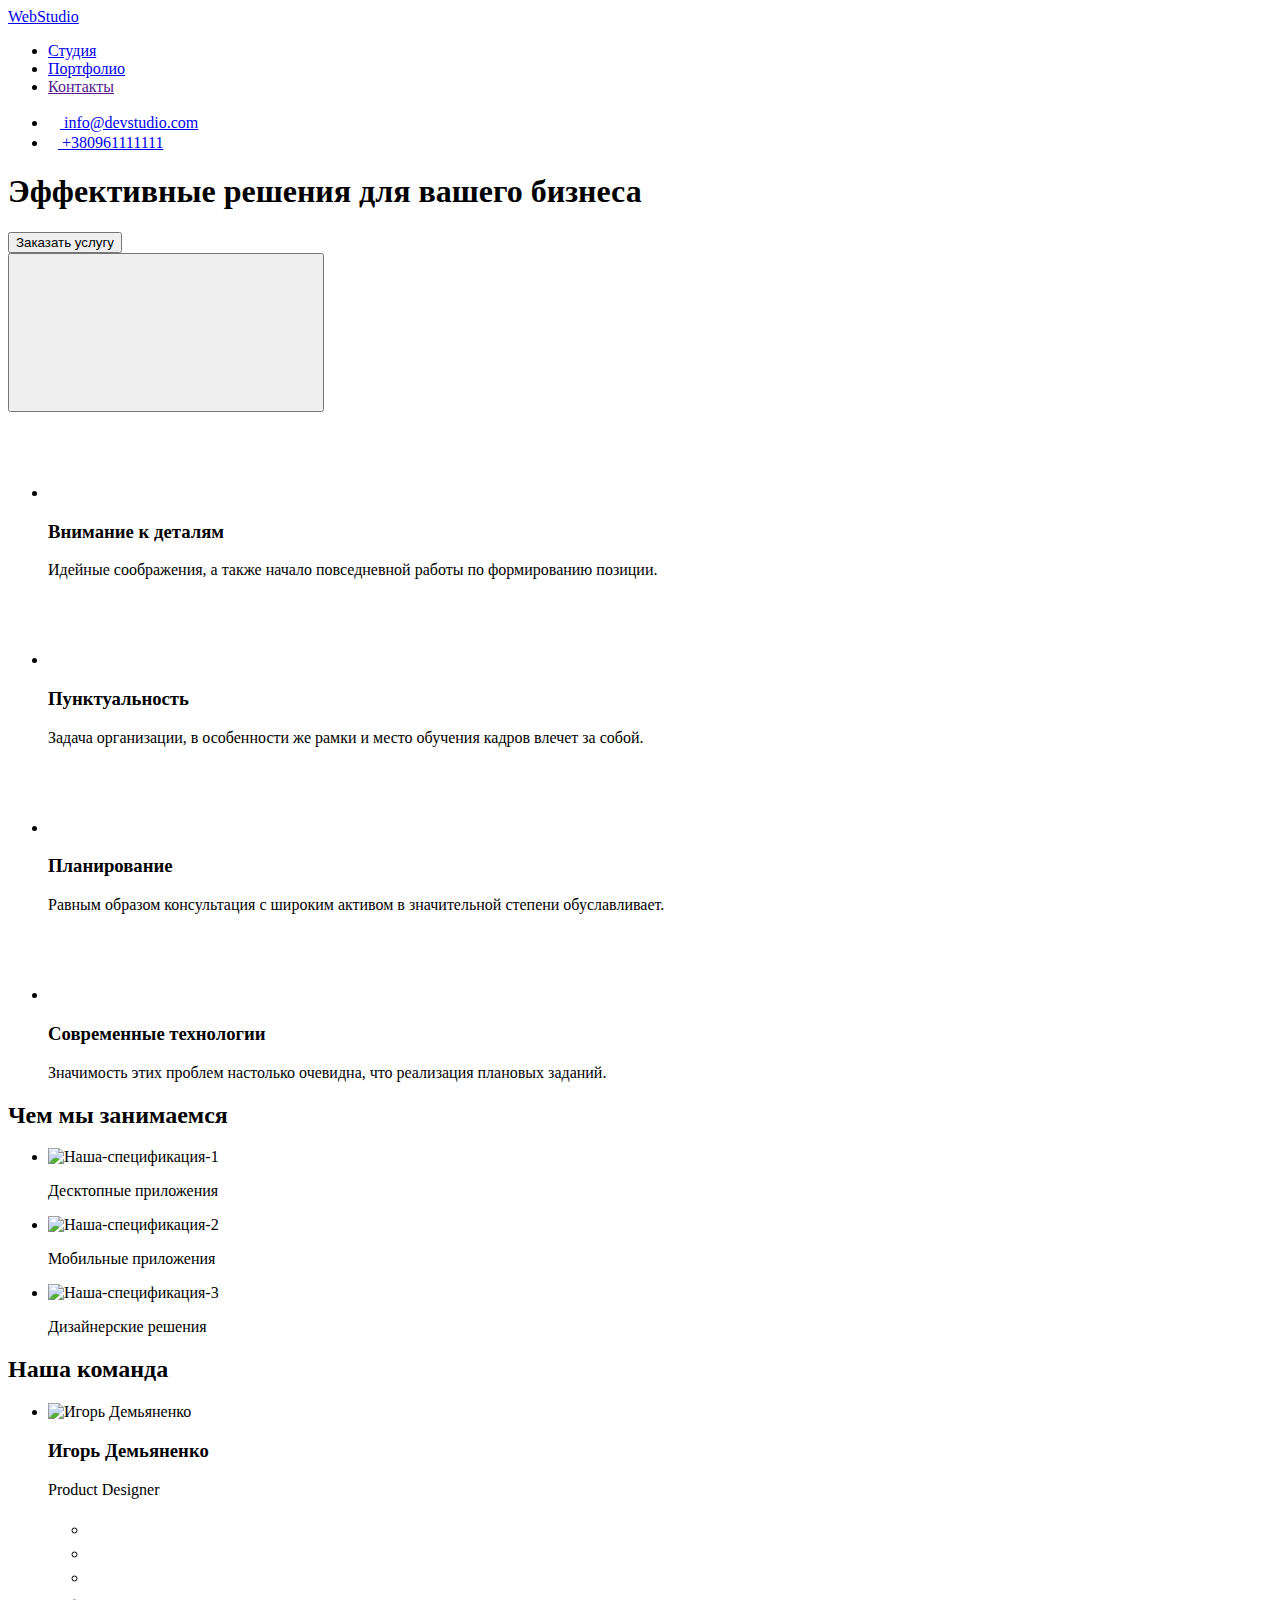
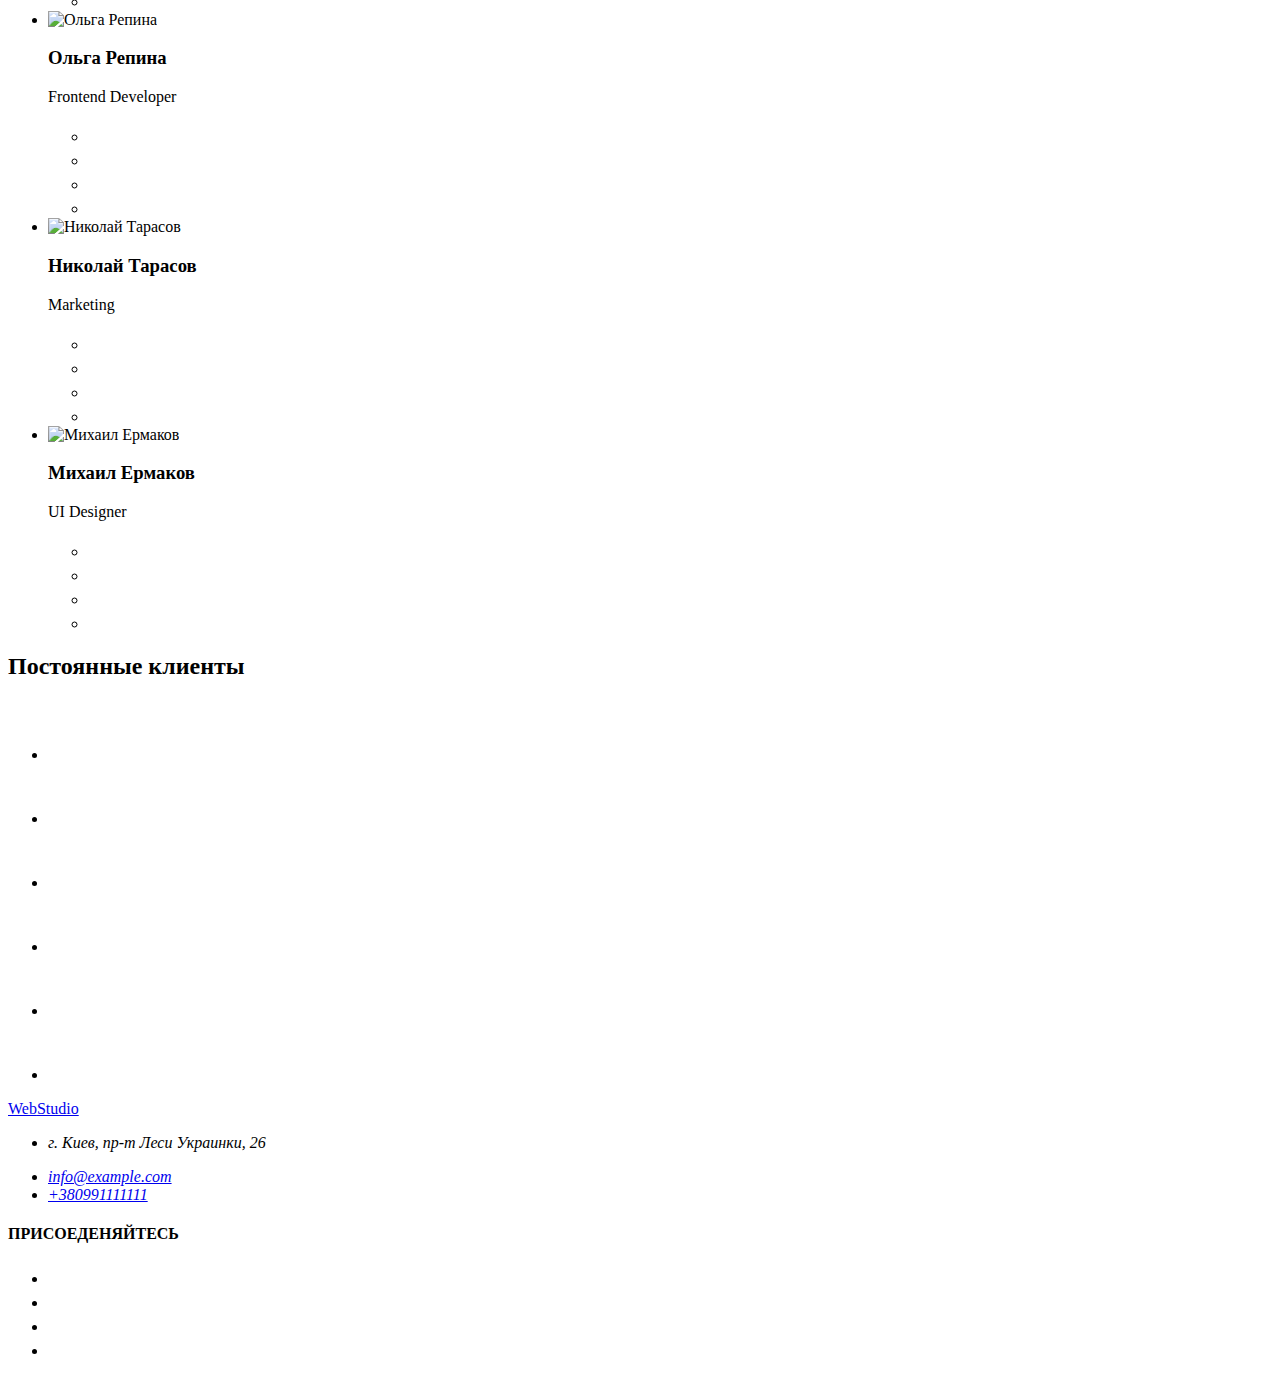
==== index.html @ b48fce2a "Add files via upload" ====
<!DOCTYPE html>
<html lang="ru">
<head>
    <meta charset="UTF-8">
    <meta http-equiv="X-UA-Compatible" content="IE=edge">
    <meta name="viewport" content="width=device-width, initial-scale=1.0">
    <title>Document</title>
    <link rel="preconnect" href="https://fonts.googleapis.com">
    <link rel="preconnect" href="https://fonts.gstatic.com" crossorigin>
    <link href="https://fonts.googleapis.com/css2?family=Raleway:wght@700&family=Roboto:wght@400;500;700;900&display=swap" rel="stylesheet">
    <link rel="stylesheet" href="https://cdnjs.cloudflare.com/ajax/libs/modern-normalize/1.1.0/modern-normalize.min.css" integrity="sha512-wpPYUAdjBVSE4KJnH1VR1HeZfpl1ub8YT/NKx4PuQ5NmX2tKuGu6U/JRp5y+Y8XG2tV+wKQpNHVUX03MfMFn9Q==" crossorigin="anonymous" referrerpolicy="no-referrer" />
    <link rel="stylesheet" href="./css/style.css">
</head>
<body class="body">

    <!--Шапка сайта-->

    <header class="head">
        <div class="header container">
           
            <a class="logo" href="index.html"> <span class="web-style">Web</span><span class="studio-style">Studio</span> </a>
     
            <nav class="nav-box">
                <ul class="nav-links">
                    <li class="nav-items"><a href="index.html" class="nav-link active-page">Студия</a></li>
                    <li class="nav-items"><a href="portfolio.html" class="nav-link">Портфолио</a></li>
                    <li class="nav-items"><a href="" class="nav-link">Контакты</a></li>
                </ul>
                <ul class="link-box">
                    <li class="mail">
                        <a href="mailto:info@devstudio.com" class="link-box_mail">
                            <svg class="card-icon" width="12" height="16">
                                <use href="./img/sprite.svg#icon-envelope"></use>
                            </svg>
                            info@devstudio.com
                        </a>
                    </li>
                    <li>
                        <a href="tel:+380961111111" class="link-box_phone">
                            <svg class="card-icon" width="10" height="16">
                                <use href="./img/sprite.svg#icon-smartphone"></use>
                            </svg>
                            +380961111111
                        </a>
                    </li>
                </ul>
            </nav>
        </div>

    </header>
       
    <main>
        
        <!-- Герой -->

        <section class="hero-box">
            <div class="container">
                <h1 class="slogan-box">Эффективные решения для вашего бизнеса</h1>
                <button type="button" class="button" data-modal-open> Заказать услугу</button>
            </div>
            <div class="backdrop is-hidden" data-modal>
                <div class="modal">
                    <button class="close-button" type="button" data-modal-close>
                        <svg class="close-icon">
                            <use href="./img/closed.svg#icon-Vector-1"></use>
                        </svg>
                    </button>
                </div>
            </div>
        </section>
        
        <!-- Инструменты работы -->
        
        <section class="work-tools">
            <div class="container">
                <ul class="work-tools_box">
                    <li class="work-tools_list">
                        <div class="work-tools-icon" href="#">
                            <svg class="tools-icon" width="70" height="70">
                                <use href="./img/symbol-defs.svg#icon-antenna" width="70" height="70"></use>
                            </svg>
                        </div>
                        <h3 class="work-tools_name">Внимание к деталям</h3>
                        <p class="work-tools_text">Идейные соображения, а также начало повседневной работы по формированию позиции.</p>
                    </li>
                    <li class="work-tools_list">
                        <div class="work-tools-icon" href="#">
                            <svg class="tools-icon" width="70" height="70">
                                <use href="./img/symbol-defs.svg#icon-clock" width="70" height="70"></use>
                            </svg>
                        </div>
                        <h3 class="work-tools_name">Пунктуальность</h3>
                        <p class="work-tools_text">Задача организации, в особенности же рамки и место обучения кадров влечет за собой.</p>
                    </li>
                    <li class="work-tools_list">
                        <div class="work-tools-icon" href="#">
                            <svg class="tools-icon" width="70" height="70">
                                <use href="./img/symbol-defs.svg#icon-diagram" width="70" height="70"></use>
                            </svg>
                        </div>
                        <h3 class="work-tools_name">Планирование</h3>
                        <p class="work-tools_text">Равным образом консультация с широким активом в значительной степени обуславливает.</p>
                    </li>
                    <li class="work-tools_list">
                        <div class="work-tools-icon" href="#">
                            <svg class="tools-icon" width="70" height="70">
                                <use href="./img/symbol-defs.svg#icon-astronaut" width="70" height="70"></use>
                            </svg>
                        </div>
                        <h3 class="work-tools_name">Современные технологии</h3>
                        <p class="work-tools_text">Значимость этих проблем настолько очевидна, что реализация плановых заданий.</p>
                    </li>
                </ul>
            </div>
        </section>
    
        <!--Чем занимаемся-->
        
        <section class="specification">
            <div class="container">
                <h2>Чем мы занимаемся</h2>
                <div class="specification-box">
                    <ul class="specification-list">

                        <li class="specification-item">
                            <div>
                                <img src="./img/box1.jpg"
                                alt="Наша-спецификация-1"
                                width="370"
                                height="294">
                            </div>

                            <div class="specification-text">
                                <p>Десктопные приложения</p>
                            </div>
                        </li>

                        <li class="specification-item">
                            <div>
                                <img src="./img/box2.jpg" 
                                alt="Наша-спецификация-2"
                                width="370"
                                height="294">
                            </div>

                            <div class="specification-text">
                                <p>Мобильные приложения</p>
                            </div>
                        </li>

                        <li class="specification-item">
                            <div>
                                <img src="./img/box3.jpg" 
                                alt="Наша-спецификация-3"
                                width="370"
                                height="294">
                            </div>
                            
                            <div class="specification-text">
                                <p>Дизайнерские решения</p>
                            </div>
                        </li>

                    </ul>    
                </div>
            </div>
            
        </section>
        
        <!--Наша команда-->

        <section class="team">
            <h2 class="team-name">Наша команда</h2>
            <div class="container">
                <ul class="team-list">
                    <li class="team-item">
                        <div class="team-card">
                            <img src="./img/img1.jpg" alt="Игорь Демьяненко" 
                            width="270" 
                            height="260">
                            <h3 class="team-member-name">Игорь Демьяненко</h3>
                            <p class="team-member-specification">Product Designer</p>
                            <ul class="social-links">
                                <li class="social-link">
                                    <a class="link-icon" href="#">
                                        <svg class="social-icon" width="20" height="20">
                                            <use href="./img/sprite.svg#icon-instagram"></use>
                                        </svg>
                                    </a>
                                </li>
                                <li class="social-link">
                                    <a class="link-icon" href="#">
                                        <svg class="social-icon" width="20" height="20">
                                            <use href="./img/sprite.svg#icon-twitter"></use>
                                        </svg>
                                    </a>
                                </li>
                                <li class="social-link">
                                    <a class="link-icon" href="#">
                                        <svg class="social-icon" width="20" height="20">
                                            <use href="img/sprite.svg#icon-facebook"></use>
                                        </svg>
                                    </a>
                                </li>
                                <li class="social-link">
                                    <a class="link-icon" href="#">
                                        <svg class="social-icon" width="20" height="20">
                                            <use href="./img/sprite.svg#icon-linkedin"></use>
                                        </svg>
                                    </a>
                                </li>
                            </ul>
                        </div>
                        
                    </li>
                    <li class="team-item">
                        <div class="team-card">
                            <img src="./img/img2.jpg" alt="Ольга Репина"
                            width="270" 
                            height="260">
                            <h3 class="team-member-name">Ольга Репина</h3>
                            <p class="team-member-specification">Frontend Developer</p>
                            <ul class="social-links">
                                <li class="social-link">
                                    <a class="link-icon" href="#">
                                        <svg class="social-icon" width="20" height="20">
                                            <use href="./img/sprite.svg#icon-instagram"></use>
                                        </svg>
                                    </a>
                                </li>
                                <li class="social-link">
                                    <a class="link-icon" href="#">
                                        <svg class="social-icon" width="20" height="20">
                                            <use href="./img/sprite.svg#icon-twitter"></use>
                                        </svg>
                                    </a>
                                </li>
                                <li class="social-link">
                                    <a class="link-icon" href="#">
                                        <svg class="social-icon" width="20" height="20">
                                            <use href="img/sprite.svg#icon-facebook"></use>
                                        </svg>
                                    </a>
                                </li>
                                <li class="social-link">
                                    <a class="link-icon" href="#">
                                        <svg class="social-icon" width="20" height="20">
                                            <use href="./img/sprite.svg#icon-linkedin"></use>
                                        </svg>
                                    </a>
                                </li>
                            </ul>
                        </div>
                    </li>
                    <li class="team-item">
                        <div class="team-card">
                            <img src="./img/img3.jpg" alt="Николай Тарасов"
                            width="270" 
                            height="260">
                            <h3 class="team-member-name">Николай Тарасов</h3>
                            <p class="team-member-specification">Marketing</p>
                            <ul class="social-links">
                                <li class="social-link">
                                    <a class="link-icon" href="#">
                                        <svg class="social-icon" width="20" height="20">
                                            <use href="./img/sprite.svg#icon-instagram"></use>
                                        </svg>
                                    </a>
                                </li>
                                <li class="social-link">
                                    <a class="link-icon" href="#">
                                        <svg class="social-icon" width="20" height="20">
                                            <use href="./img/sprite.svg#icon-twitter"></use>
                                        </svg>
                                    </a>
                                </li>
                                <li class="social-link">
                                    <a class="link-icon" href="#">
                                        <svg class="social-icon" width="20" height="20">
                                            <use href="img/sprite.svg#icon-facebook"></use>
                                        </svg>
                                    </a>
                                </li>
                                <li class="social-link">
                                    <a class="link-icon" href="#">
                                        <svg class="social-icon" width="20" height="20">
                                            <use href="./img/sprite.svg#icon-linkedin"></use>
                                        </svg>
                                    </a>
                                </li>
                            </ul>
                        </div>
                    </li>
                    <li class="team-item">
                        <div class="team-card">
                            <img src="./img/img4.jpg" alt="Михаил Ермаков"
                            width="270" 
                            height="260">
                            <h3 class="team-member-name">Михаил Ермаков</h3>
                            <p class="team-member-specification">UI Designer</p>
                            <ul class="social-links">
                                <li class="social-link">
                                    <a class="link-icon" href="#">
                                        <svg class="social-icon" width="20" height="20">
                                            <use href="./img/sprite.svg#icon-instagram"></use>
                                        </svg>
                                    </a>
                                </li>
                                <li class="social-link">
                                    <a class="link-icon" href="#">
                                        <svg class="social-icon" width="20" height="20">
                                            <use href="./img/sprite.svg#icon-twitter"></use>
                                        </svg>
                                    </a>
                                </li>
                                <li class="social-link">
                                    <a class="link-icon" href="#">
                                        <svg class="social-icon" width="20" height="20">
                                            <use href="img/sprite.svg#icon-facebook"></use>
                                        </svg>
                                    </a>
                                </li>
                                <li class="social-link">
                                    <a class="link-icon" href="#">
                                        <svg class="social-icon" width="20" height="20">
                                            <use href="./img/sprite.svg#icon-linkedin"></use>
                                        </svg>
                                    </a>
                                </li>
                            </ul>
                        </div>
                    </li>
                </ul>
            </div>
        </section>

        <!-- Постоянные клиенты -->

        <section class="regular-customers">
            <div class="container">
                <h2 class="customers-name">Постоянные клиенты</h2>
                <ul class="customer-box">
                    <li class="customers-list">
                        <a class="customer-link" href="#">
                            <svg width="106" height="60">
                                <use href="img/sprite.svg#icon-Logo1"></use>
                            </svg>
                        </a>
                    </li>
                    <li class="customers-list">
                        <a class="customer-link" href="#">
                            <svg width="106" height="60">
                                <use href="img/sprite.svg#icon-Logo2"></use>
                            </svg>
                        </a>
                    </li>
                    <li class="customers-list">
                        <a class="customer-link" href="#">
                            <svg width="106" height="60">
                                <use href="img/sprite.svg#icon-Logo3"></use>
                            </svg>
                        </a>
                    </li>
                    <li class="customers-list">
                        <a class="customer-link" href="#">
                            <svg width="106" height="60">
                                <use href="img/sprite.svg#icon-Logo4"></use>
                            </svg>
                        </a>
                    </li>
                    <li class="customers-list">
                        <a class="customer-link" href="#">
                            <svg width="106" height="60">
                                <use href="img/sprite.svg#icon-Logo5"></use>
                            </svg>
                        </a>
                    </li>
                    <li class="customers-list">
                        <a class="customer-link" href="#">
                            <svg width="106" height="60">
                                <use href="img/sprite.svg#icon-Logo6"></use>
                            </svg>
                        </a>
                    </li>
                </ul>
            </div>
        </section>
    </main>

    <!-- Футер -->

    
    <footer class="footer">
        <div class="container column">
            <div class="nav-footer">
                <a class="logo-footer" href="index.html"> <span class="web-style-footer">Web</span><span class="studio-style-footer">Studio</span> </a>
                <address>
                    <ul>
                        <li class="footer-box">
                            <p class="footer-link location">г. Киев, пр-т Леси Украинки, 26</p>
                        </li>
                        <li class="footer-box">
                            <a class="footer-link" href="mailto:info@example.com">info@example.com</a>
                        </li>
                        <li class="footer-box">
                            <a class="footer-link" href="tel:+380991111111">+380991111111</a>
                        </li>
                    </ul>
                </address>
            </div>
            <div>
                <h4 class="footer-icon-name">ПРИСОЕДЕНЯЙТЕСЬ</h4>
                <ul class="social-links in-footer">
                    <li class="social-link">
                        <a class="link-icon foot" href="#">
                            <svg class="social-icon in-foot" width="20" height="20">
                                <use href="./img/sprite.svg#icon-instagram"></use>
                            </svg>
                        </a>
                    </li>
                    <li class="social-link">
                        <a class="link-icon foot" href="#">
                            <svg class="social-icon in-foot" width="20" height="20">
                                <use href="./img/sprite.svg#icon-twitter"></use>
                            </svg>
                        </a>
                    </li>
                    <li class="social-link">
                        <a class="link-icon foot" href="#">
                            <svg class="social-icon in-foot" width="20" height="20">
                                <use href="img/sprite.svg#icon-facebook"></use>
                            </svg>
                        </a>
                    </li>
                    <li class="social-link">
                        <a class="link-icon foot" href="#">
                            <svg class="social-icon in-foot" width="20" height="20">
                                <use href="./img/sprite.svg#icon-linkedin"></use>
                            </svg>
                        </a>
                    </li>
                </ul>
            </div>
        </div>
    </footer>
    <script src="./js/modal.js"></script>
</body>
</html>
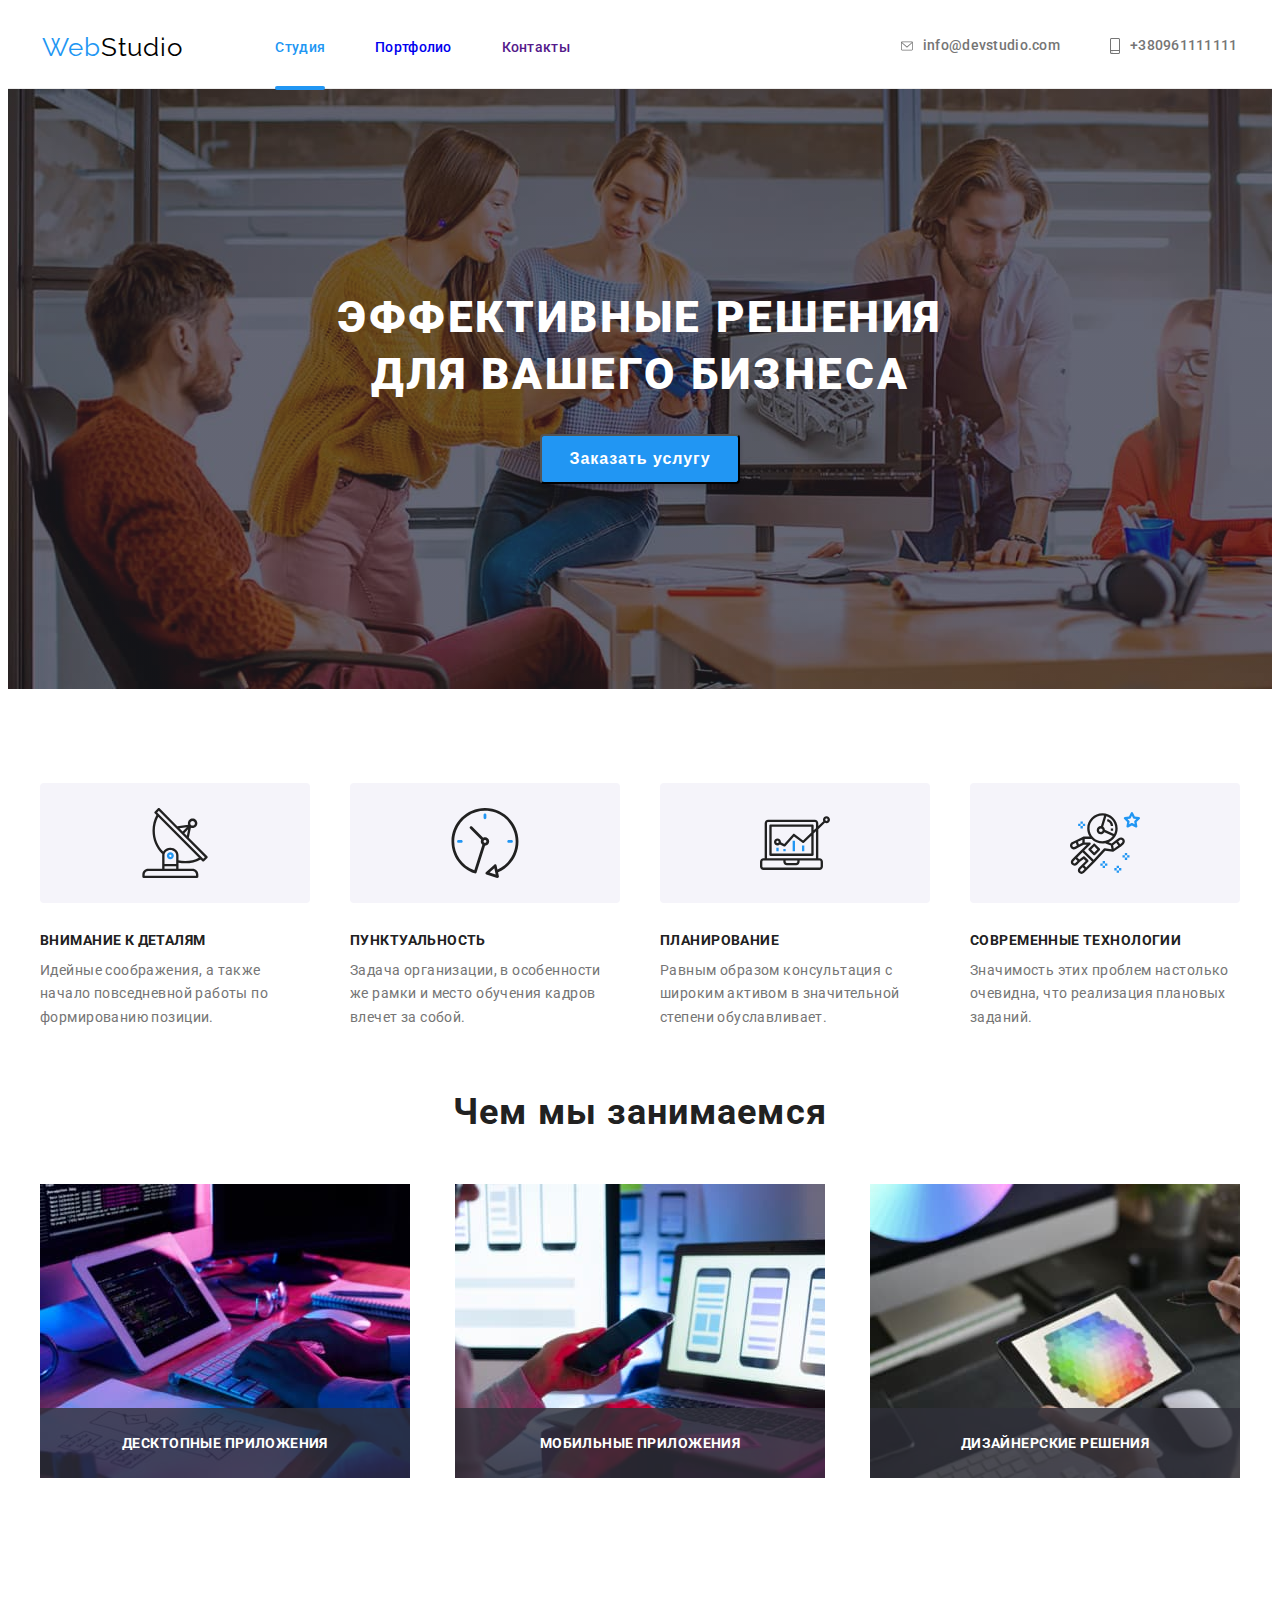
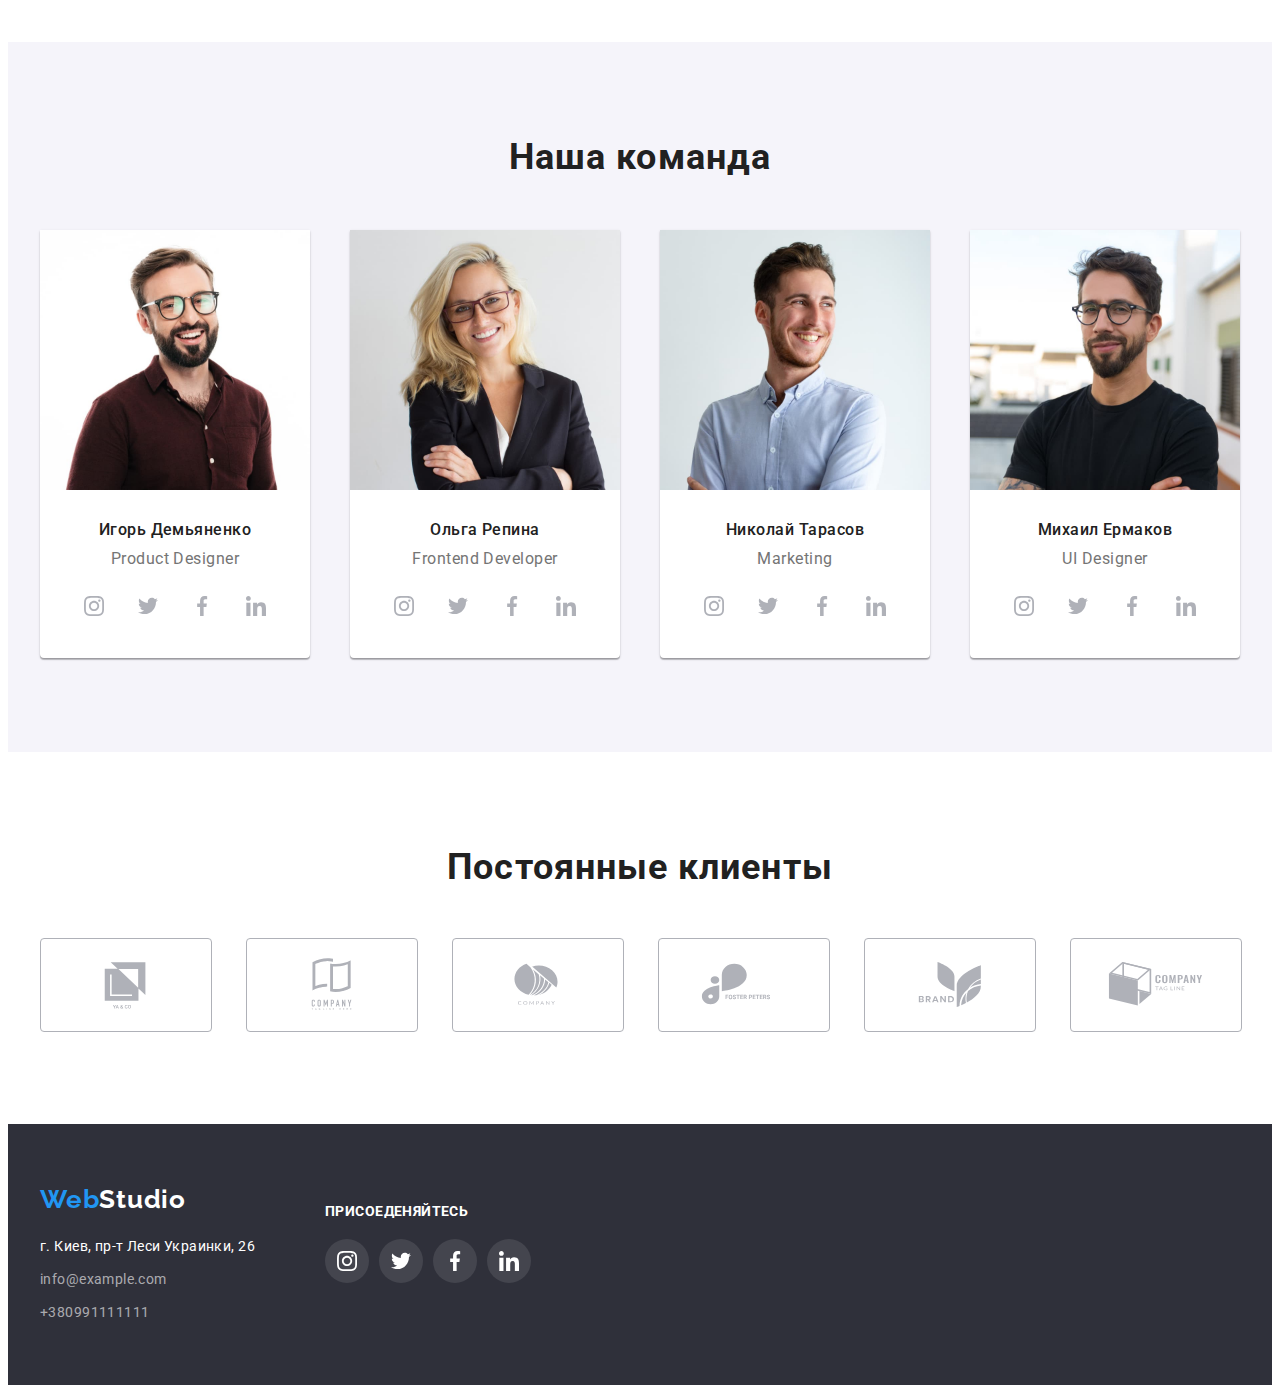
==== commit 017ac191: "22,33,,,03,01" ====
--- a/index.html
+++ b/index.html
@@ -65,6 +65,46 @@
                             <use href="./img/closed.svg#icon-Vector-1"></use>
                         </svg>
                     </button>
+                    <h2 class="modal-text">
+                        Оставьте свои данные, мы вам перезвоним
+                    </h2>
+                    <div class="form">
+                        <label class="form-field">
+                            Имя                           
+                            <input class="form-input" type="text" name="user name" required>
+                            <svg class="icon-name">
+                                <use href="img/madal-sprite.svg#icon-name"></use>
+                            </svg>
+                        </label>
+                        
+                        <label class="form-field">
+                            Телефон
+                            <input class="form-input" type="tel" name="user phone" >
+                            <svg class="icon-name">
+                                <use href="img/madal-sprite.svg#icon-phone"></use>
+                            </svg>
+                        </label>
+
+                        <label class="form-field">
+                            Почта
+                            <input class="form-input" type="email" name="user mail">
+                            <svg class="icon-name">
+                                <use href="img/madal-sprite.svg#icon-mail"></use>
+                            </svg>
+                        </label>
+
+                        <label for="" class="form-field">
+                            Комментарий
+                            <textarea class="form-messege" placeholder="Введите текст"></textarea>
+                        </label>
+                        
+                        <input type="checkbox" class="policy-checkbox" id="policy-chek">
+                        <label class="policy-box" for="policy-chek">Соглашаюсь с рассылкой и принимаю &nbsp;<a href="#">Условия договора</a>
+                        </label>
+
+                        <button type="submit" class="submit-button">Отправить</button>
+                        
+                    </div>
                 </div>
             </div>
         </section>
--- a/css/style.css
+++ b/css/style.css
@@ -0,0 +1,873 @@
+:root {
+    --theme-colour: #2196F3;
+
+    --text-primary: #212121;
+    --text-secondary: #757575;
+    
+    --primary-font: "Roboto";
+    --secondary-font: "Raleway";
+}
+
+body {
+    font-family: var(--primary-font);
+}
+
+ul,li {
+    list-style: none;
+    margin: 0px;
+}
+
+a {text-decoration: none;}
+
+address {font-style: normal;}
+
+h1,h2,h3,p{
+    margin: auto;
+}
+
+img{
+    display: block;
+    margin: 0;
+}
+
+ul,li{
+    padding: 0px;
+}
+
+h2{
+    font-weight: bold;
+    font-size: 36px;
+    line-height: 1.2;
+    text-align: center;
+    letter-spacing: 0.03em;
+    color: var(--text-primary);
+    }
+.container{
+    width: 1200px;
+    margin-left: auto;
+    margin-right: auto;
+    padding-left: 15px;
+    padding-right: 15px;
+        
+    }
+
+/*Стилизирование хедера*/
+
+    .head{
+        border-bottom: 1px solid #ECECEC;
+    }
+
+    .header{
+        display: flex;
+        align-items: center;
+        justify-content: center;
+        left: 0px;
+        top: 80px;
+        
+    }
+    
+    .logo{
+        font-family: var(--secondary-font), sans-serif;
+        font-style: normal;
+        font-size: 26px;
+        line-height: 1.2;
+        letter-spacing: 0.03em;
+        margin-right: 93px;
+        padding-top: 24px;
+        padding-bottom: 25px;  
+        }
+
+    .nav-links{
+        display: flex;
+        margin: 0;
+        margin-right: 331px;
+    }
+    .nav-box{
+        background: #FFFFFF;
+        display: flex;
+        align-items: center;
+        
+    }
+    .web-style{
+        color: #2196F3;
+    }
+    .studio-style{
+        color: #000000;
+    }
+    .nav-items:not(:last-child){
+        margin-right: 50px;
+    }
+
+    .nav-link:hover,
+    .nav-link:focus{
+        color: var(--theme-colour);
+        }
+
+    .nav-link{
+        font-family: var(--primary-font);
+        font-style: normal;
+        font-weight: 500;
+        font-size: 14px;
+        line-height: 1.1;
+        letter-spacing: 0.02em;
+        transition: 250ms cubic-bezier(0.4, 0, 0.2, 1);
+    }
+    
+
+    .active-page{
+        color: var(--theme-colour);
+    }
+    .active-page::after {
+        content: "";
+        display: block;
+        position: relative;
+        top: 30px;
+        bottom: auto;
+        width: 100%;
+        height: 4px;
+        border-radius: 4px;
+        background-color: #2196F3;
+    }
+
+    .link-box{
+        display: flex;
+        margin-left: auto;
+    }
+    
+    .card-icon{
+        fill: #757575;
+        margin-right: 10px;
+    }
+    
+    
+    .link-box_mail,
+    .link-box_phone{
+        font-family: var(--primary-font);
+        font-style: normal;
+        font-weight: 500;
+        font-size: 14px;
+        line-height: 1.1;
+        letter-spacing: 0.02em;
+        color: var(--text-secondary); 
+        display: inline-flex;
+        transition: 250ms cubic-bezier(0.4, 0, 0.2, 1);
+    }
+
+    .link-box_mail:hover .card-icon,
+    .link-box_mail:focus .card-icon{
+        fill: var(--theme-colour);
+    }
+    .link-box_phone:hover .card-icon,
+    .link-box_phone:focus .card-icon{
+        fill: var(--theme-colour);
+    }
+    .link-box_mail:hover,
+    .link-box_mail:focus,
+    .link-box_phone:hover,
+    .link-box_phone:focus{
+        color: var(--theme-colour);
+    }
+
+    
+    .link-box_mail{
+        margin-right: 50px;
+    }
+    
+    .hero-box{
+        height: 600px;
+        background: #2F303A;
+        margin: auto;
+        background-image: linear-gradient(to right, rgba(47, 48, 58, 0.4), rgba(47, 48, 58, 0.4)), url(../img/background_image.jpg);
+        max-width: 1600px;
+    }
+
+    .slogan-box{
+        font-weight: 900;
+        font-size: 44px;
+        line-height: 1.3;
+        text-align: center;
+        letter-spacing: 0.06em;
+        text-transform: uppercase;
+        color: #FFFFFF;
+        width: 696px;
+        padding-top: 200px;
+        margin-bottom: 30px;
+        }
+
+    .button{
+        width: 200px;
+        height: 50px;
+        background: #2196F3;
+        box-shadow: 0px 4px 4px rgba(0, 0, 0, 0.15);
+        border-radius: 4px;
+        font-weight: bold;
+        font-size: 16px;
+        line-height: 30px;
+        letter-spacing: 0.06em;
+        color: #FFFFFF;
+        margin: auto;
+        display: block;
+        transition: 250ms cubic-bezier(0.4, 0, 0.2, 1);
+        }
+
+    .button:hover{
+        color: #188CE8;
+    }
+    
+        /* Модальное окно */
+
+    .backdrop.is-hidden {
+        visibility: hidden;
+        opacity: 0;
+        pointer-events: none;
+    }
+    .backdrop{
+        position: absolute;
+        width: 100%;
+        height: 100%;
+        left: 0px;
+        top: 0px;
+        background: rgba(0, 0, 0, 0.2);
+        z-index: 1;
+        opacity: 1;
+        visibility: visible;
+        transition: 250ms cubic-bezier(0.4, 0, 0.2, 1);
+    }
+
+    
+    .modal{
+        position: absolute;
+        top: 50%;
+        left: 50%;
+        transform: translate(-50%, -50%);
+        width: 528px;
+        height: 581px;
+        opacity: 2;
+        background: #FFFFFF;
+        box-shadow: 0px 1px 3px rgba(0, 0, 0, 0.12), 0px 1px 1px rgba(0, 0, 0, 0.14), 0px 2px 1px rgba(0, 0, 0, 0.2);
+        border-radius: 4px; 
+        padding: 40px;
+    }
+    .close-button{
+        position: absolute;
+        width: 30px;
+        height: 30px;
+        left: 8px;
+        top: 8px;
+        transform: translate(482px, 2px);
+        background: #FFFFFF;
+        border: 1px solid rgba(0, 0, 0, 0.1);
+        border-radius: 50%;
+        box-sizing: border-box;
+        transition: 250ms cubic-bezier(0.4, 0, 0.2, 1);
+    }
+    
+    .close-icon{
+        left: 22.22%;
+        right: 16.67%;
+        top: 16.67%;
+        bottom: 22.22%;
+        width: 9px;
+        height: 9px;
+        
+        fill: var(--text-primary);
+    }
+    
+    .close-button:hover .close-icon,
+    .close-button:focus .close-icon {
+        fill: #2196F3;
+    }
+
+    .modal-text{
+        /* position: absolute; */
+        width: 448px;
+        height: 23px;
+        left: 576px;
+        top: 261px;
+        margin-bottom: 12px;
+        font-family: var(--primary-font);
+        font-style: normal;
+        font-weight: bold;
+        font-size: 20px;
+        line-height: 23px;
+        text-align: center;
+        letter-spacing: 0.03em;
+
+        color: #212121;
+    }
+    .form-field{
+       color: #757575;
+       font-size: 12px;
+       position: relative;
+    }
+    .form-input:focus{
+        border: 1px solid #2196F3;
+        outline: none;
+    }
+    .form-input:hover{
+        border: 1px solid #2196F3;
+        outline: none;
+    }
+    .form-input:focus + svg{
+        fill: #2196F3;
+    }
+    .form-input:hover + svg{
+        fill: #2196F3;
+    }
+    .form-messege:focus{
+        border: 1px solid #2196F3;
+        outline: none;
+    }
+    .form-messege:hover{
+        border: 1px solid #2196F3;
+        outline: none;
+    }
+
+    .form-input{
+        width: 448px;
+        height: 40px;
+        padding-left: 42px;
+        border: 1px solid rgba(33, 33, 33, 0.2);
+        box-sizing: border-box;
+        border-radius: 4px;
+        margin-bottom: 10px;
+        margin-top: 4px;
+        transition: 250ms cubic-bezier(0.4, 0, 0.2, 1);
+    }
+    .form-messege{
+        resize: none;
+        width: 448px;
+        height: 120px;
+        padding: 12px 16px;
+        border: 1px solid rgba(33, 33, 33, 0.2);
+        box-sizing: border-box;
+        border-radius: 4px;
+        margin-bottom: 10px;
+        margin-top: 4px;
+        transition: 250ms cubic-bezier(0.4, 0, 0.2, 1);
+    }
+    .form-messege::placeholder{
+        color: rgba(117, 117, 117, 0,5);
+    }
+
+    .icon-name{
+        position: absolute;
+        width: 12px;
+        height: 12px;
+        margin-left: 14px;
+        margin-top: -35px;
+    }
+    .policy-box{
+        font-size: 14px;
+        color: var(--text-secondary);
+        margin-bottom: 30px;
+        display: flex;
+        align-items: center;
+    }
+    .policy-box::before{
+        content:"" ;
+        width: 16px;
+        height: 16px;
+        border: 1px solid #212121;
+        border-radius: 2px;
+        margin-right: 7px;
+    }
+    .policy-checkbox{
+        /* visibility: hidden; */
+        position: absolute;
+        width: 1px;
+        height: 1px;
+        margin: -1px;
+        border: 0px;
+        padding: 0px;
+        clip: rect(0 0 0 0);
+        overflow: hidden;
+    }
+    .policy-checkbox:checked + .policy-box::before{
+        background-color: #2196F3;
+        background-image: url(../img/policy.svg);
+        background-repeat: no-repeat;
+        background-position: center;
+    }
+    .policy-checkbox:focus + .policy-box::before{
+        outline: 1px solid #2196F3;
+        border: none;
+    }
+    .policy-checkbox:hover + .policy-box::before{
+        outline: 1px solid #2196F3;
+        border: none;
+    }
+    .policy-box a{
+        color: #2196F3;
+        text-decoration: underline;
+    }
+    .submit-button{
+        width: 200px;
+        height: 50px;
+        background: #2196F3;
+        box-shadow: 0px 4px 4px rgba(0, 0, 0, 0.15);
+        border-radius: 4px;
+        border: none;
+        display: block;
+        margin: 0 auto;
+        transition: 250ms cubic-bezier(0.4, 0, 0.2, 1);
+
+        font-family: var(--primary-font);
+        font-style: normal;
+        font-weight: bold;
+        font-size: 16px;
+        line-height: 1.5em;
+        color: #FFFFFF;
+        letter-spacing: 0.06em;
+        cursor: pointer;
+    }
+    .submit-button:hover{
+        background-color: #188CE8;
+    }
+    .submit-button:focus{
+        background-color: #188CE8;
+    }
+    
+    
+    /* Стилизирование инструментов работы */
+    
+    .work-tools{ 
+        padding-bottom: 94px;
+        padding-top: 94px;
+    }
+
+    .work-tools_list{
+        width: 270px;
+        height: 120px;
+    }
+    
+    .work-tools_box{
+        display: flex;
+        justify-content: space-between;
+    }
+    
+    .tools-icon{
+        
+        display: flex;
+        align-items: center;
+        justify-content: center;
+    }
+
+    .work-tools-icon{
+        display: flex;
+        align-items: center;
+        justify-content: center;
+        background: #F5F4FA;
+        border-radius: 4px;
+        width: 100%;
+        height: 100%;
+        margin-bottom: 30px
+    }
+
+
+    .work-tools_name{
+        font-weight: bold;
+        font-size: 14px;
+        line-height: 1.1;
+        letter-spacing: 0.03em;
+        text-transform: uppercase;
+        color: var(--text-primary);
+        margin-bottom: 10px;
+        }
+
+    .work-tools_text{
+        font-weight: normal;
+        font-size: 14px;
+        line-height: 1.7;
+        letter-spacing: 0.03em;
+        color:  var(--text-secondary);
+        }
+    
+    /* Чем занимаемся */
+
+    
+    .specification{
+        padding-top: 94px; 
+        padding-bottom: 94px;
+    }
+
+    .specification-box{
+        display: flex;
+        margin-top: 50px;
+    }
+    .specification-list{
+        width: 1200px;
+        display: flex;
+        justify-content: space-between;
+        margin: 0px;
+    }
+    .specification-item{
+        display: flex;
+        display: inline-block;
+    }
+
+    .specification-text{
+        font-family: Roboto;
+        font-style: normal;
+        font-weight: bold;
+        font-size: 14px;
+        line-height: 16px;
+        text-align: center;
+        letter-spacing: 0.03em;
+        text-transform: uppercase;
+        width: 370px;
+        height: 70px;
+        transform: translateY(-100%);
+        display: -webkit-inline-box;
+
+        color: #FFFFFF;
+        background: rgba(47, 48, 58, 0.8);
+    }
+    
+    /* Стилизироваие блока структуры команды */
+        
+    .team{
+        background: #F5F4FA;
+        padding-top: 94px;
+        padding-bottom: 94px;
+    }
+    .team-name{
+        margin-bottom: 50px;
+        
+    }
+    
+    .team-member-name{
+        font-weight: 500;
+        font-size: 16px;
+        line-height: 1.2;
+        letter-spacing: 0.03em;
+        color: var(--text-primary);
+        display: flex;
+        justify-content: center;
+        margin-top: 30px;
+        }
+
+    .team-list{
+        display: flex;
+        justify-content: space-between;
+        margin: 0px;
+        
+    }
+    .team-item{
+        background: #FFFFFF;
+        box-shadow: 0px 1px 3px rgba(0, 0, 0, 0.12), 0px 1px 1px rgba(0, 0, 0, 0.14), 0px 2px 1px rgba(0, 0, 0, 0.2);
+        border-radius: 0px 0px 4px 4px 
+    }
+    .team-card{
+        margin-bottom: 30px;
+    }
+
+    .team-member-specification{
+        font-weight: normal;
+        font-size: 16px;
+        line-height: 1.2;
+        letter-spacing: 0.03em;
+        color: var(--text-secondary);
+        padding-top: 10px;
+        display: flex;
+        justify-content: center;
+    }
+    .social-links{
+        display: flex;
+        justify-content: space-between;
+        margin-left: 32px;
+        margin-right: 32px;
+        margin-top: 16px;
+    }
+    .social-link{
+      display: flex;  
+        
+    }
+    
+    .link-icon:hover .social-icon,
+    .link-icon:focus .social-icon {
+        fill: #FFFFFF;
+    }
+    .link-icon:hover, .link-icon:focus {
+        background-color: #2196F3;
+    }
+    .link-icon{
+        display: inline-flex;
+        align-items: center;
+        justify-content: center;
+        width: 44px;
+        height: 44px;
+        border-radius: 50%;
+        transition: 250ms cubic-bezier(0.4, 0, 0.2, 1);
+    }
+
+    .social-icon{
+        fill: #AFB1B8;
+        transition: 250ms cubic-bezier(0.4, 0, 0.2, 1);
+    }
+    
+
+    /* Постоянные клиенты */
+        
+    .regular-customers{
+        padding-top: 94px;
+        padding-bottom: 94px;
+    }
+    .customers-name{
+        font-family: Roboto;
+        font-style: normal;
+        font-weight: bold;
+        font-size: 36px;
+        line-height: 42px;
+        text-align: center;
+        letter-spacing: 0.03em;
+        color: #212121;
+
+    }
+    .customer-link{
+        width: 100%;
+        height: 100%;
+        fill: #AFB1B8;
+        display: flex;
+        justify-content: center;
+        align-items: center;
+        border: 1px solid #AFB1B8;
+        border-radius: 4px;
+        transition: 250ms cubic-bezier(0.4, 0, 0.2, 1);
+    }
+    .customer-link:focus,
+    .customer-link:hover{
+        border-color: #2196F3;
+        fill: #2196F3;
+    }
+    .customer-box{
+        display: flex;
+        justify-content: space-between;
+        margin-top: 50px;
+    }
+    .customers-list{
+        width: 170px;
+        height: 92px;
+        box-sizing: border-box;
+        
+
+    }
+    
+
+        /* Стилизирование футера */
+    
+    .footer{
+        background: #2F303A;
+        padding-top: 60px;
+        padding-bottom: 60px;
+        
+    }
+
+    .column{
+        display: flex;
+    }
+     
+    .logo-footer{
+        display: inline-block;
+        font-family: Raleway, sans-serif;
+        font-style: normal;
+        font-weight: 700;
+        font-size: 26px;
+        line-height: 1.2;
+        letter-spacing: 0.03em;
+        margin-bottom: 20px;
+        }
+
+    .footer-link{
+        display: flex;
+        font-style: normal;
+        font-weight: 400;
+        font-size: 14px;
+        line-height: 1.7;
+        letter-spacing: 0.03em;
+        color: rgba(255, 255, 255, 0.6);
+        }
+        
+
+    .nav-footer{
+        margin-right: 70px;
+    }
+
+    .location{
+        color: #FFFFFF;
+    }
+    .in-footer{
+        margin-left: 0px;
+    }
+    .in-foot{
+        fill: #FFFFFF;
+    }
+
+    .foot{
+        background: rgba(255, 255, 255, 0.1);
+        margin-right: 10px;
+    }
+    
+    .footer-box{
+        margin-bottom: 9px;
+        }
+
+    .footer-box:last-child {
+        margin-bottom: 0;
+        }
+    
+
+    .studio-style-footer{
+        font-weight: bold;
+        font-size: 26px;
+        line-height: 1.2;
+        letter-spacing: 0.03em;
+        color: #FFFFFF;
+        }
+
+    .logo-footer{
+        font-weight: bold;
+        font-size: 26px;
+        line-height: 1.2;
+        letter-spacing: 0.03em;
+        color: #FFFFFF;
+        }
+
+    .web-style-footer{
+        font-family: var(--secondary-font), sans-serif;
+        font-size: 26px;
+        line-height: 1.2;
+        letter-spacing: 0.03em;
+        color: #2196F3;
+        }
+
+    .footer-icon-name{
+        color: #FFFFFF;
+        margin-bottom: 20px;
+        font-family: Roboto;
+        font-style: normal;
+        font-weight: bold;
+        font-size: 14px;
+        line-height: 16px;
+        letter-spacing: 0.03em;
+    }
+    
+
+   
+
+    /* Стилизирование кнопок портфолио */
+
+    .buttons{
+        display: flex;
+        justify-content: center;
+        margin-bottom: 50px;
+    }
+
+    .button-portfolio{
+        font-family: var(--primary-font);
+        font-weight: 500;
+        font-size: 16px;
+        line-height: 1.6;
+        text-align: center;
+        letter-spacing: 0.03em; 
+        color: var(--text-primary);
+        margin-right: 5px;
+        padding-left: 22px;
+        padding-right: 22px;
+        height: 38px;
+        background: #F5F4FA;
+        border-radius: 4px;
+        border: none;
+        transition: 250ms cubic-bezier(0.4, 0, 0.2, 1);
+    }
+    .button-portfolio:hover,
+    .button-portfolio:focus {
+        background-color: var(--theme-colour);
+        color: #FFFFFF;
+        box-shadow: 0px 1px 1px rgba(0, 0, 0, 0.12), 0px 4px 4px rgba(0, 0, 0, 0.06), 1px 4px 6px rgba(0, 0, 0, 0.16);
+    }
+
+    .project{
+        display: flex;
+        flex-wrap: wrap;
+        
+    }
+
+    .project-name{
+        font-family: var(--primary-font);
+        font-style: normal;
+        font-weight: bold;
+        font-size: 18px;
+        line-height: 2;
+        letter-spacing: 0.06em;
+        color: var(--text-primary);
+        
+    }
+   .project-work{
+        font-family: var(--primary-font);
+        font-style: normal;
+        font-weight: normal;
+        font-size: 16px;
+        line-height: 1.8;
+        letter-spacing: 0.03em;
+        color: var(--text-secondary);
+        
+    }
+    .project-list{
+        background: #FFFFFF;
+        box-sizing: border-box;
+        margin-bottom: 30px;
+        margin-right: 30px;
+    }
+    .project-list:focus,
+    .project-list:hover {
+        box-shadow: 0px 1px 1px rgba(0, 0, 0, 0.12), 0px 4px 4px rgba(0, 0, 0, 0.06), 1px 4px 6px rgba(0, 0, 0, 0.16);
+    }
+    .portfolio-description{
+        position: relative;
+        overflow: hidden;
+    }
+    .description{
+        transition: 250ms cubic-bezier(0.4, 0, 0.2, 1);
+    }
+    .description-text{
+        width: 100%;
+        height: 100%;
+        background: rgba(33, 150, 243, 0.9);
+        position: absolute;
+        left: 0;
+        top: 0;
+        font-family: Roboto;
+        font-style: normal;
+        font-weight: normal;
+        font-size: 18px;
+        line-height: 28px;
+        letter-spacing: 0.03em;
+        color: #FFFFFF;
+        padding: 24px 63px;
+        transform: translateY(100%);
+        transition: transform 250ms cubic-bezier(0.4, 0, 0.2, 1);
+    }
+    .description:hover .description-text {
+        transform: translateY(0);
+        opacity: 1;
+    }
+    .description:focus .description-text {
+        transform: translateY(0);
+        opacity: 1;
+    }
+    .project-list:nth-child(3n+3) {
+        margin-right: 0px;
+    }
+    
+    .project-text{
+       padding: 20px 24px 20px 24px; 
+       border: 1px solid #EEEEEE;
+    }
+    .portfolio-box{
+        
+        padding-bottom: 89px;
+        padding-top: 99px;
+        margin-bottom: 34px;
+    }
+    
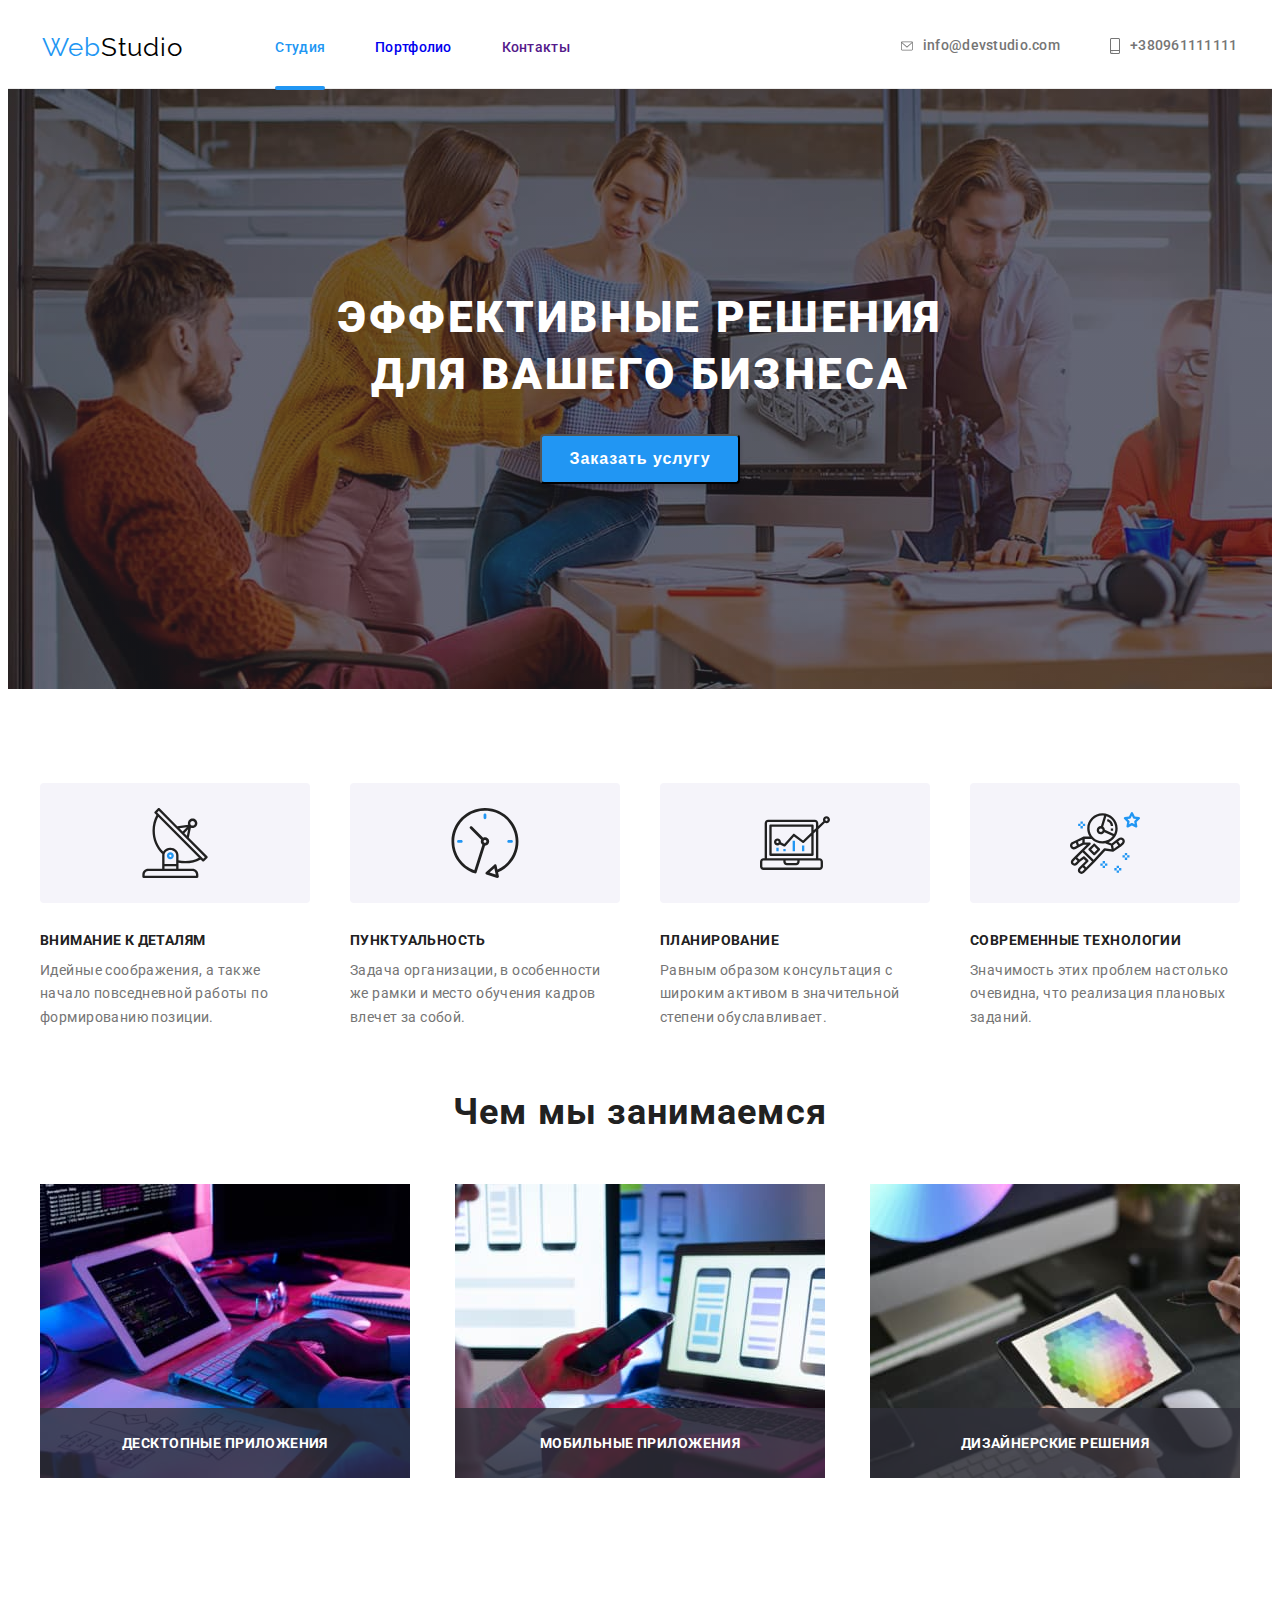
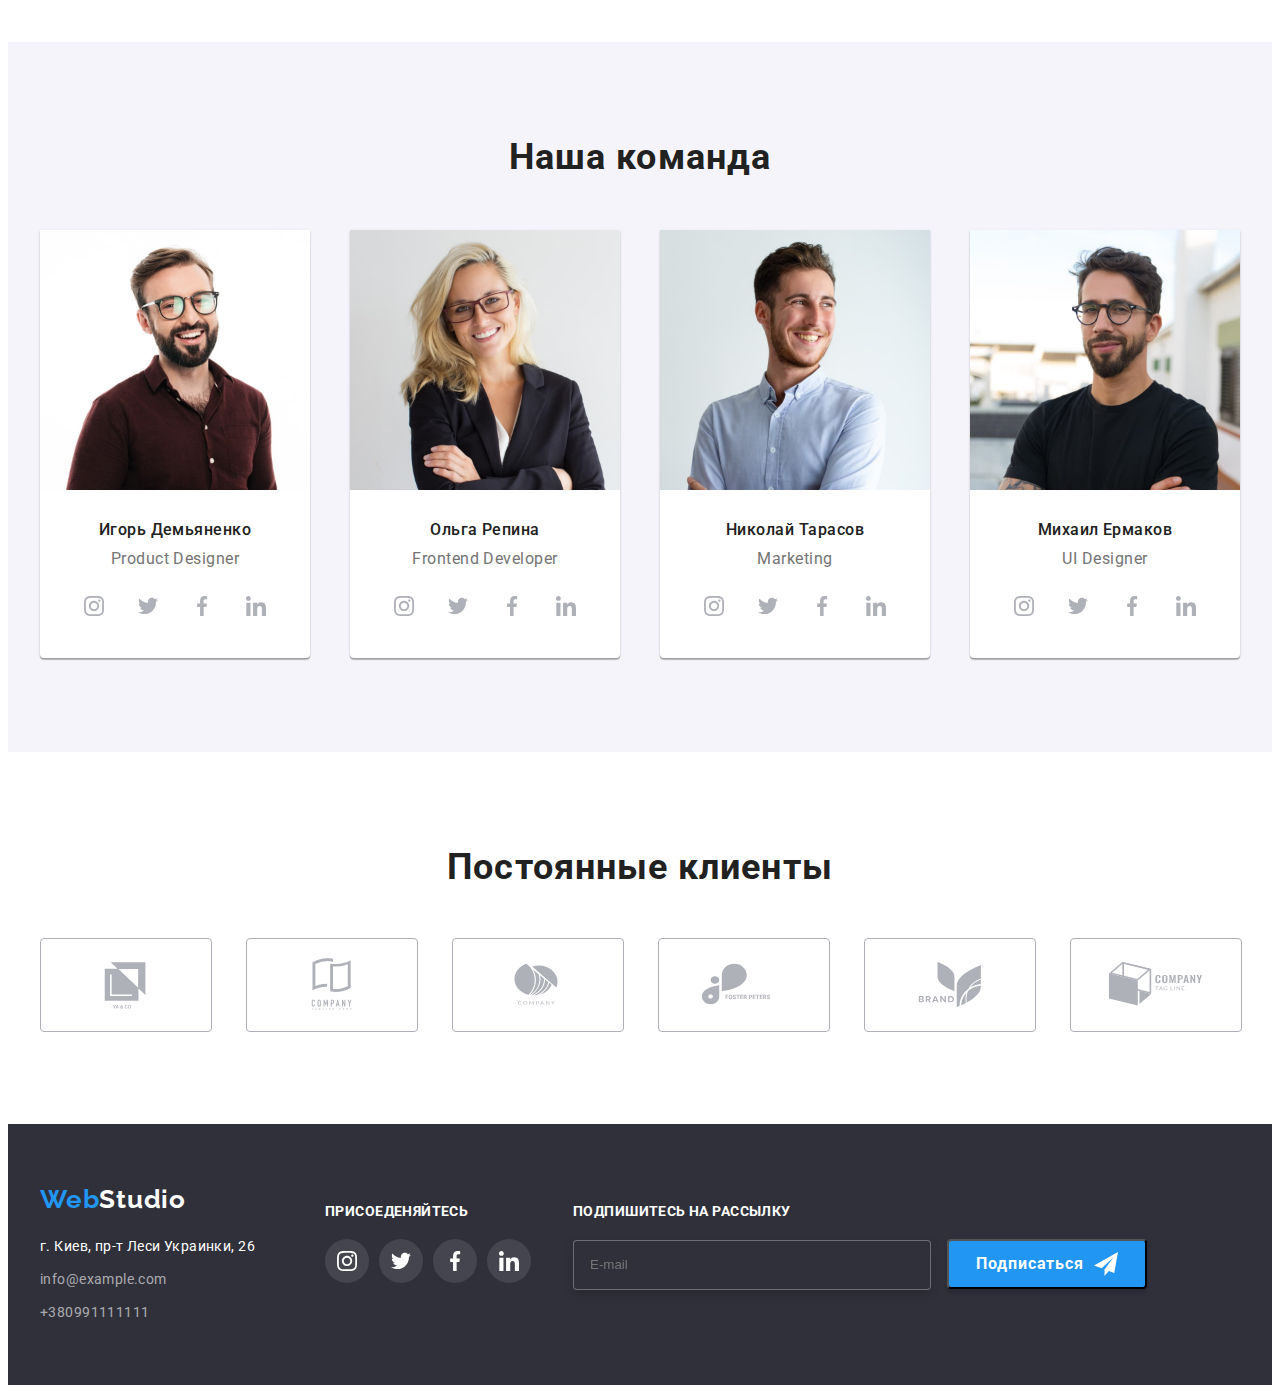
==== commit fe92d032: "17,43,,,04,01" ====
--- a/index.html
+++ b/index.html
@@ -481,6 +481,17 @@
                     </li>
                 </ul>
             </div>
+            <div class="footer-form">
+                <form action="">
+                    <h4 class="footer-input-name">ПОДПИШИТЕСЬ НА РАССЫЛКУ</h4>
+                    <input type="email" placeholder="E-mail" class="footer-input">
+                    <button type="submit" class="footer-subscribe">Подписаться
+                        <svg class="footer-sub-ico" width="24" height="24">
+                            <use href="img/sub-ico.svg#icon-icon-send"></use>
+                        </svg>
+                    </button>
+                </form>
+            </div>
         </div>
     </footer>
     <script src="./js/modal.js"></script>
--- a/css/style.css
+++ b/css/style.css
@@ -744,7 +744,7 @@
     .footer-icon-name{
         color: #FFFFFF;
         margin-bottom: 20px;
-        font-family: Roboto;
+        font-family: var(--primary-font);
         font-style: normal;
         font-weight: bold;
         font-size: 14px;
@@ -752,7 +752,56 @@
         letter-spacing: 0.03em;
     }
     
-
+    .footer-input{
+        width: 358px;
+        height: 50px;
+        left: 815px;
+        top: 2787px;
+
+        border: 1px solid rgba(255, 255, 255, 0.3);
+        box-sizing: border-box;
+        filter: drop-shadow(0px 4px 4px rgba(0, 0, 0, 0.15));
+        border-radius: 4px;
+        background-color: #2F303A;
+        padding-left: 16px;
+    }
+    .footer-input-name{
+        color: #FFFFFF;
+        margin-bottom: 20px;
+        font-family: var(--primary-font);
+        font-style: normal;
+        font-weight: bold;
+        font-size: 14px;
+        line-height: 16px;
+        letter-spacing: 0.03em;  
+    }
+    .footer-form{
+        display: flex;
+    }
+    .footer-subscribe{
+        width: 200px;
+        height: 50px;
+        
+        background: #2196F3;
+        box-shadow: 0px 4px 4px rgba(0, 0, 0, 0.15);
+        border-radius: 4px;
+
+        font-family: var(--primary-font);
+        font-style: normal;
+        font-weight: bold;
+        font-size: 16px;
+        line-height: 45px;
+        letter-spacing: 0.06em;
+
+        color: #FFFFFF;
+        margin-left: 12px;
+        display: inline-flex;
+        justify-content: center;
+        align-items: center;
+    }
+    .footer-sub-ico{
+        margin-left: 10px;
+    }
    
 
     /* Стилизирование кнопок портфолио */
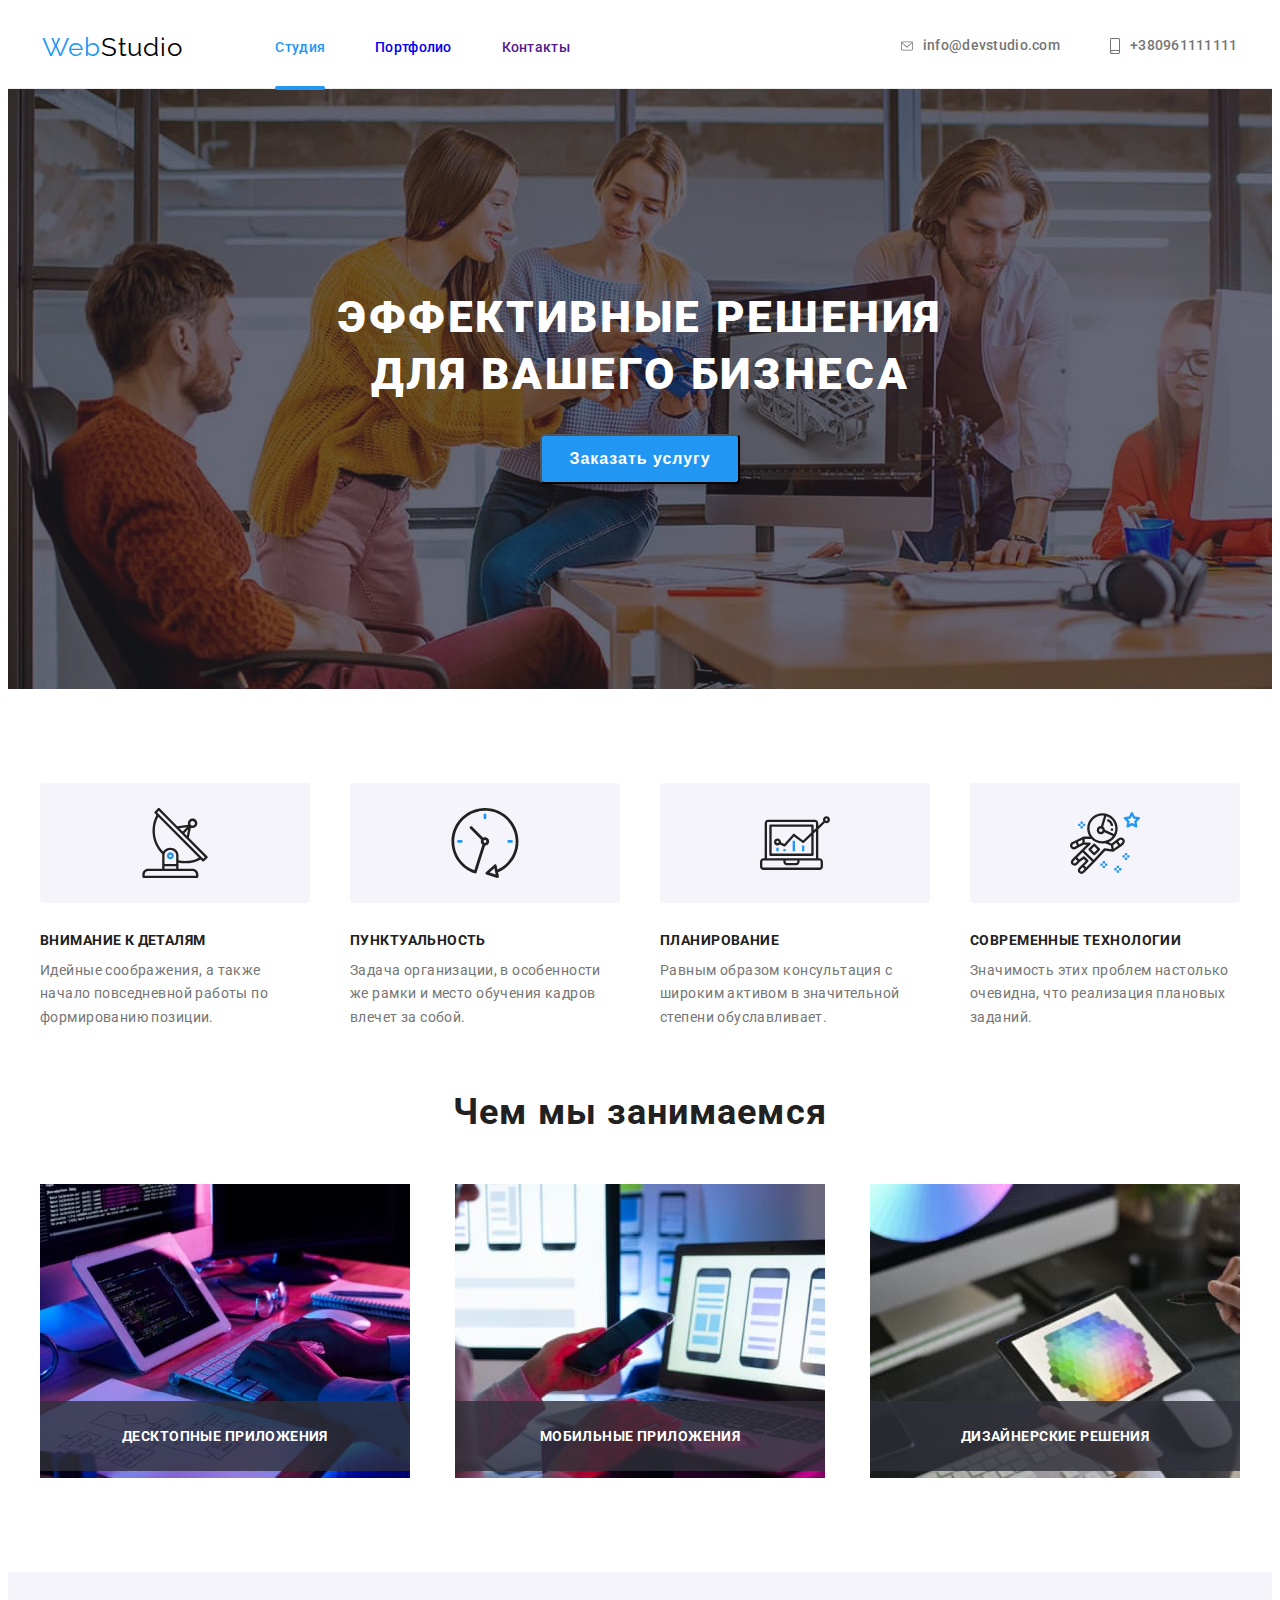
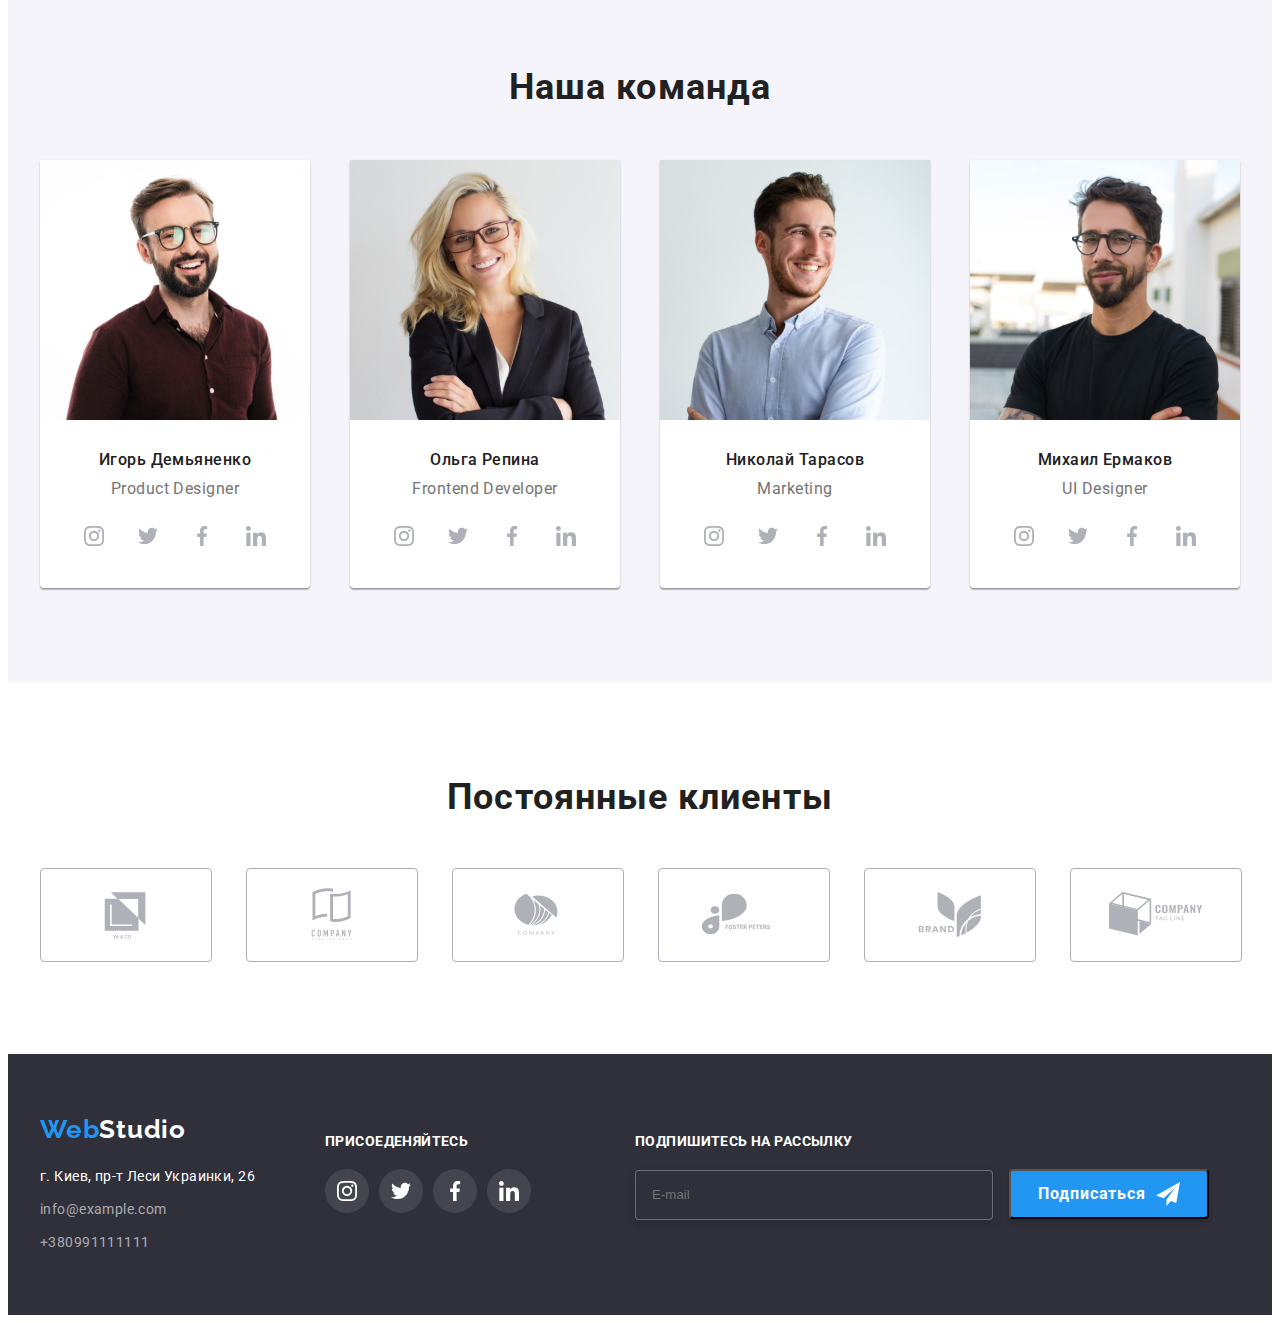
==== commit 331a276c: "15,11,,,05,01" ====
--- a/index.html
+++ b/index.html
@@ -448,7 +448,7 @@
                     </ul>
                 </address>
             </div>
-            <div>
+            <div class="footer-socil">
                 <h4 class="footer-icon-name">ПРИСОЕДЕНЯЙТЕСЬ</h4>
                 <ul class="social-links in-footer">
                     <li class="social-link">
--- a/css/style.css
+++ b/css/style.css
@@ -363,13 +363,14 @@
         margin-bottom: 30px;
         display: flex;
         align-items: center;
+        justify-content: center;
     }
     .policy-box::before{
         content:"" ;
         width: 16px;
-        height: 16px;
-        border: 1px solid #212121;
-        border-radius: 2px;
+        height: 15px;
+        border: 2px solid #212121;
+        border-radius: 4px;
         margin-right: 7px;
     }
     .policy-checkbox{
@@ -388,13 +389,14 @@
         background-image: url(../img/policy.svg);
         background-repeat: no-repeat;
         background-position: center;
-    }
-    .policy-checkbox:focus + .policy-box::before{
-        outline: 1px solid #2196F3;
         border: none;
     }
+    /* .policy-checkbox:focus + .policy-box::before{
+        outline: 2px solid #2196F3;
+        border: none;
+    } */
     .policy-checkbox:hover + .policy-box::before{
-        outline: 1px solid #2196F3;
+        outline: 2px solid #2196F3;
         border: none;
     }
     .policy-box a{
@@ -517,11 +519,12 @@
         text-transform: uppercase;
         width: 370px;
         height: 70px;
-        transform: translateY(-100%);
-        display: -webkit-inline-box;
-
+        display: flex;
         color: #FFFFFF;
         background: rgba(47, 48, 58, 0.8);
+        position: absolute;
+        top: 1401px;
+
     }
     
     /* Стилизироваие блока структуры команды */
@@ -662,6 +665,9 @@
         padding-bottom: 60px;
         
     }
+    .footer-socil{
+        margin-right: 62px;
+    }
 
     .column{
         display: flex;
@@ -764,6 +770,7 @@
         border-radius: 4px;
         background-color: #2F303A;
         padding-left: 16px;
+        color: #FFFFFF;
     }
     .footer-input-name{
         color: #FFFFFF;
